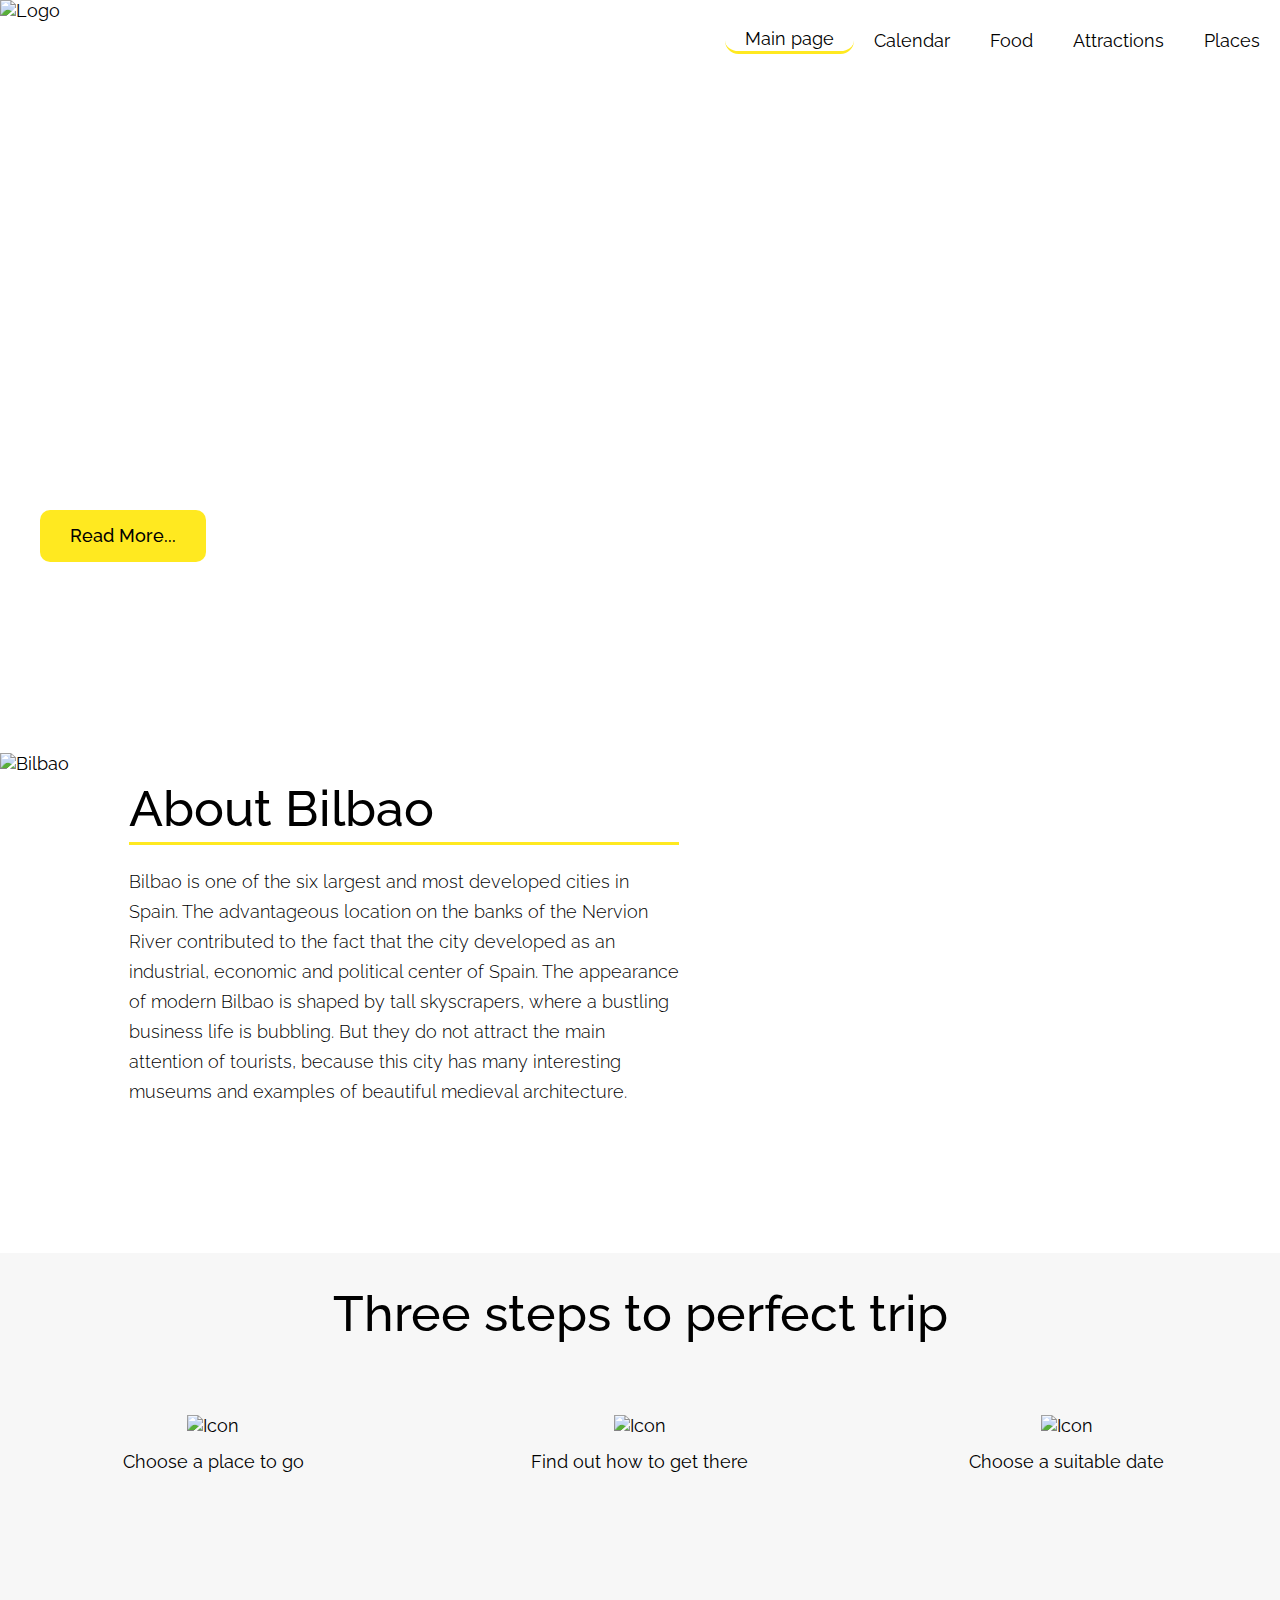
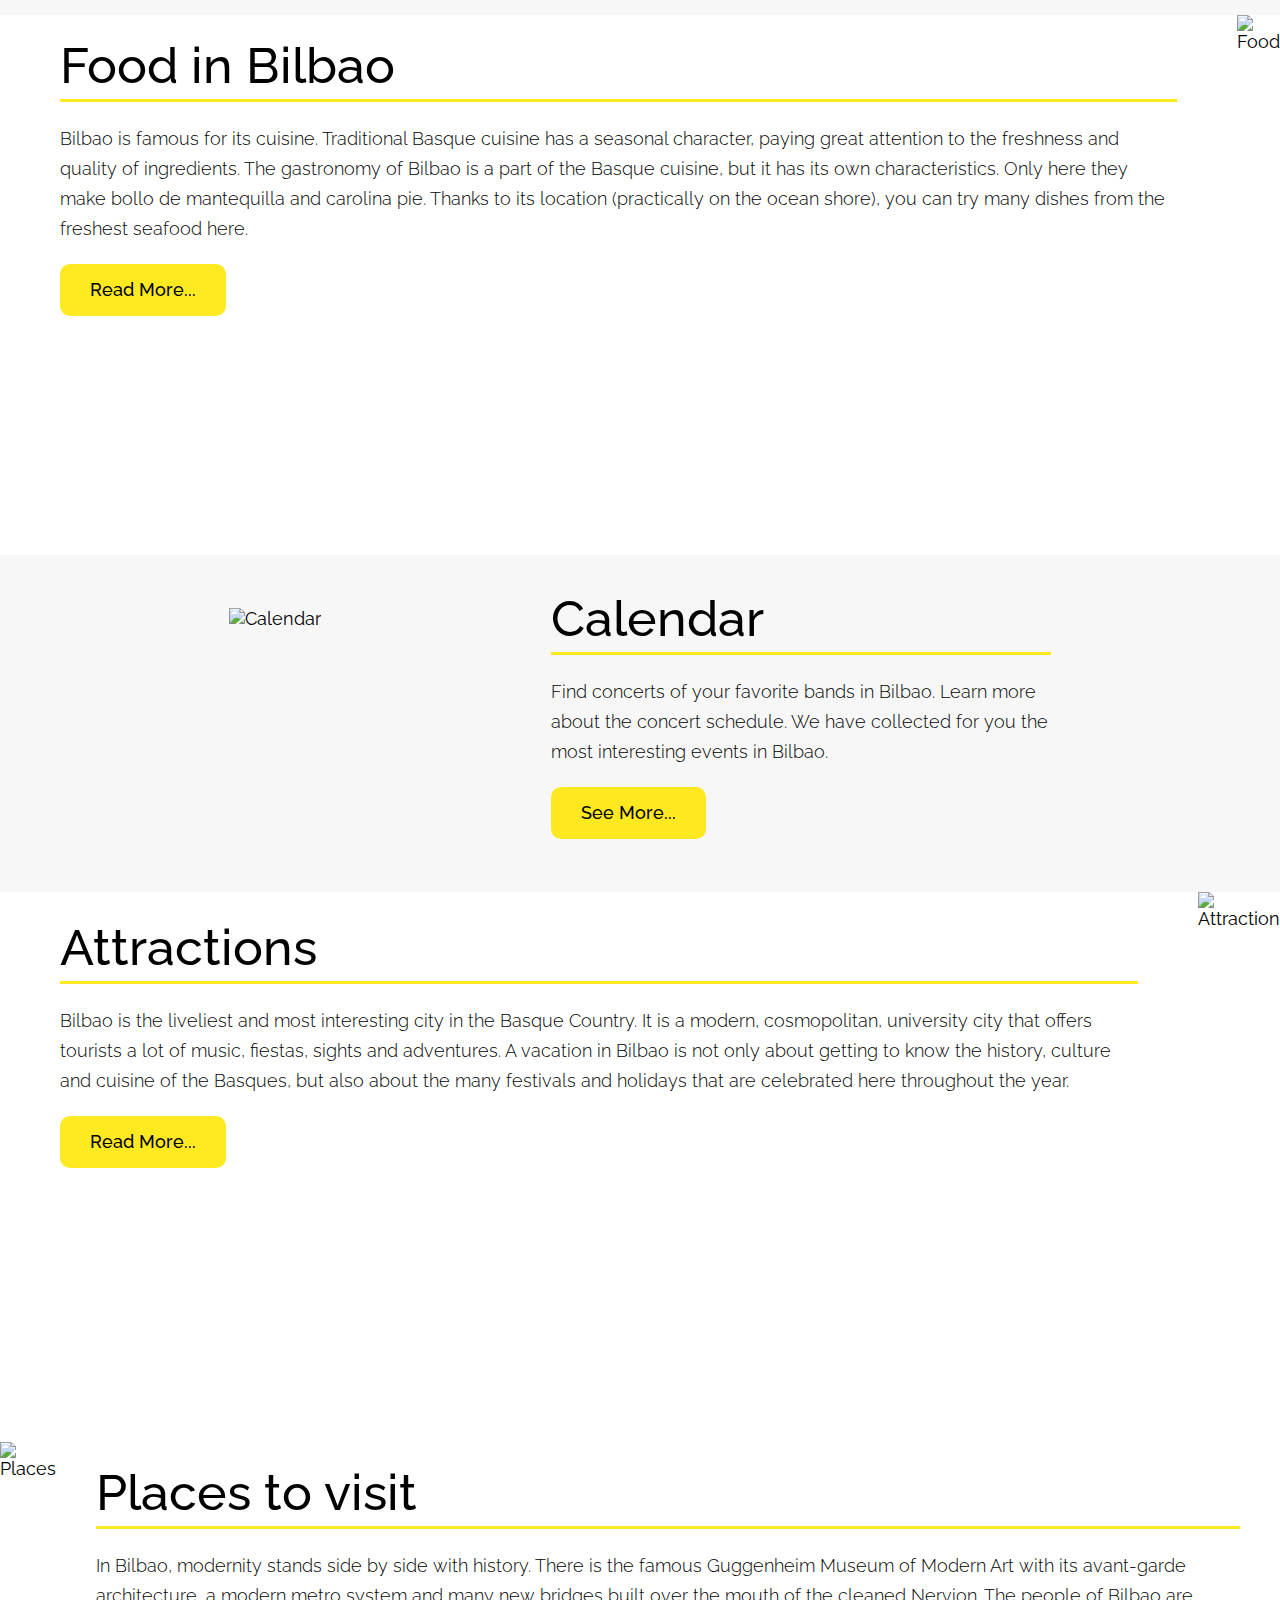
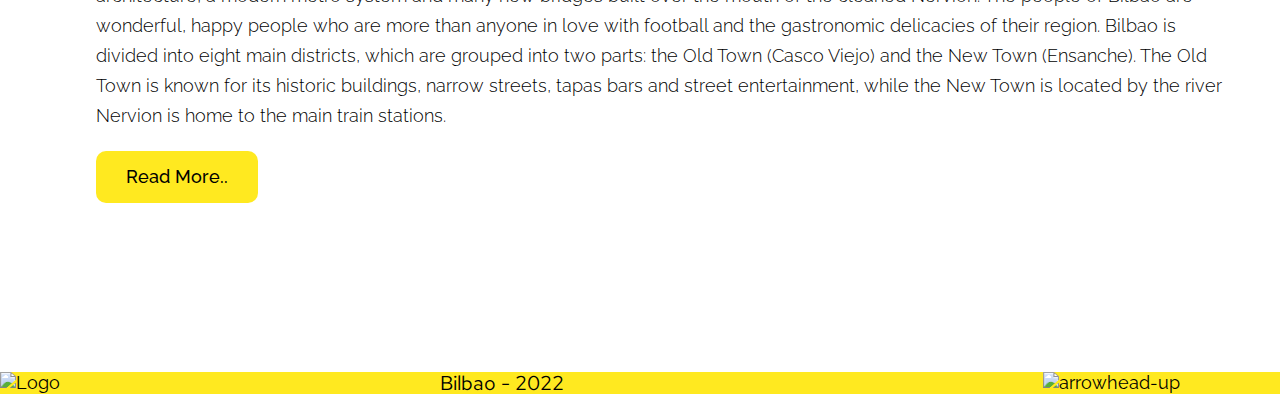
==== index.html @ e220f7f2 "Add files" ====
<!DOCTYPE html>
<html lang="en">
<head>
    <meta charset="UTF-8">
    <meta http-equiv="X-UA-Compatible" content="IE=edge">
    <meta name="viewport" content="width=device-width, initial-scale=1.0">
    <link rel="stylesheet" href="style.css">
    <link rel="preconnect" href="https://fonts.googleapis.com">
    <link rel="preconnect" href="https://fonts.gstatic.com" crossorigin="">
    <link href="https://fonts.googleapis.com/css2?family=Raleway:wght@100;200;300;400;500;600;700&display=swap" rel="stylesheet">
    <link href="https://fonts.googleapis.com/css2?family=Aleo:ital,wght@0,400;0,700;1,400;1,700&amp;family=Magra:wght@700&amp;family=Red+Hat+Text:wght@500&amp;display=swap" rel="stylesheet">
    <title>Bilbao</title>
</head>
<body class="wrapper">
    <header class="header" id="header">
        <div class="container header-container">
            <div class="header-logo">
                <a href="index.html" class="header-logo-link">
                    <img itemprop="image" class="mobile" src="http://www.educationandmobility.com/wp-content/uploads/2016/12/logoeducation31-300x103.png" alt="Logo" style="height: 80px">
                </a>
            </div>
            <nav class="nav">
                <ul class="nav-list">
                    <li class="nav-item" id="nav-item-1">
                        <a href="index.html" class="nav-link">
                            Main page
                        </a>
                    </li>
                    <li class="nav-item">
                        <a href="#calendar" class="nav-link">
                            Calendar
                        </a>
                    </li>
                    <li class="nav-item">
                        <a href="#food" class="nav-link">
                            Food
                        </a>
                    </li>
                    <li class="nav-item">
                        <a href="#attractions" class="nav-link">
                            Attractions
                        </a>
                    </li>
                    <li class="nav-item">
                        <a href="#places" class="nav-link">
                            Places
                        </a>
                    </li>
                </ul>
            </nav>
        </div>
    </header>
    <main class="main">
        <section class="preview" id="preview">
            <div class="container preview-background">
                <div class="preview-content">
                    <h1 class="main-title">
                    Welcome to Bilbao
                    </h1>
                    <p class="main-subtitle">
                    Bilbao is located in the north-central part of Spain, some 16 kilometres  
                    south of the Bay of Biscay, where the economic social development is located. 
                    Its main urban core is surrounded by two small mountain ranges with an average 
                    elevation of 400 meters (1,300 ft).
                    </p>
                    <a href="#about-bilbao">
                        <button class="preview-button">
                            Read More...
                        </button>
                    </a> 
                </div>
            </div>
        </section>
        <section class="bilbao-section" id="about-bilbao">
            <div class="photo-section" style="height: 500px;">
                <img src="img/main-photo.jpg" alt="Bilbao" style="height: 500px; width: 700px;">
            </div>
            <div class="text-section">
                <h3>
                    About Bilbao
                </h3>
                <br>
                <hr>
                <br>
                <p class="about">
                    Bilbao is one of the six largest and most developed 
                    cities in Spain. The advantageous location on the banks 
                    of the Nervion River contributed to the fact that the 
                    city developed as an industrial, economic and political 
                    center of Spain. The appearance of modern Bilbao is shaped 
                    by tall skyscrapers, where a bustling business life is 
                    bubbling. But they do not attract the main attention of 
                    tourists, because this city has many interesting museums and 
                    examples of beautiful medieval architecture.
                </p>
            </div>
        </section>
        <section class="steps-section" id="steps">
            <h3>
                Three steps to perfect trip
            </h3>
            <div class="steps-container">
                <div class="steps-item">
                    <div class="steps-icon">
                        <img src="img/search.png" alt="Icon" style="height: 90px;">
                    </div>
                    <p class="paragraphs">
                        Choose a place to go
                    </p>
                </div>
                <div class="steps-item">
                    <div class="steps-icon">
                        <img src="img/map.png" alt="Icon" style="height: 90px;">
                    </div>
                <p class="paragraphs">
                    Find out how to get there
                </p>
                </div>
                <div class="steps-item">
                    <div class="steps-icon">
                        <img src="img/calendar.png" alt="Icon" style="height: 90px;">
                    </div>
                    <p class="paragraphs">
                        Choose a suitable date
                    </p>
                </div>
            </div>
        </section>
        <section class="food-section" id="food">
            <div class="food-text">
                <h3 class="food-title">Food in Bilbao</h3>
                <br>
                <hr>
                <br>
                <p class="about-food">
                    Bilbao is famous for its cuisine. Traditional Basque 
                    cuisine has a seasonal character, paying great attention
                    to the freshness and quality of ingredients. The gastronomy 
                    of Bilbao is a part of the Basque cuisine, but it has its 
                    own characteristics. Only here they make bollo de mantequilla 
                    and carolina pie. Thanks to its location 
                    (practically on the ocean shore), you can try many 
                    dishes from the freshest seafood here.
                </p>
                <a href="food.html">
                    <button class="button-food">
                            Read More...
                    </button>
                </a>
            </div>
            <div class="food-foto" style="height:540px;">
                <img src="img/eat-bilbao.jpg" alt="Food" style="height:540px;">
            </div>
        </section>
        <section class="calendar-section" id="calendar">
            <div class="icon-calendar">
                <img src="img/kalendar-1.png" alt="Calendar" style="height: 250px;">
            </div>
            <div class="calendar-text">
                <h3>Calendar</h3>
                <br>
                <hr>
                <br>
                <p class="calendar-about">
                    Find concerts of your favorite bands in Bilbao. 
                    Learn more about the concert schedule. We have
                    collected for you the most interesting events in Bilbao. 
                </p>
                <a href="kalendar.html">
                    <button class="button-calendar">
                        See More...
                    </button>
                </a>
            </div>
        </section>
        <section class="attractions-section" id="attractions">
            <div class="attractions-container">
                <h3>Attractions</h3>
                <br>
                <hr>
                <br>
                <p class="text-attraction">
                    Bilbao is the liveliest and most interesting city 
                    in the Basque Country. It is a modern, cosmopolitan, 
                    university city that offers tourists a lot of music, 
                    fiestas, sights and adventures. A vacation in Bilbao
                    is not only about getting to know the history, culture 
                    and cuisine of the Basques, but also about the many 
                    festivals and holidays that are celebrated here 
                    throughout the year.
                </p>
                <a href="attractions.html">
                    <button class="button">
                        Read More...
                    </button>
                </a>
            </div>
            <div class="attraction-photo" style="height: 550px;">
                <img src="img/attraci.jpg" alt="Attraction" style="height: 550px; width: 791px;">
            </div>
        </section>
        <section class="places-section" id="places">
            <div class="places-photo" style="height: 530px;">
                <img src="img/museum.jpg" alt="Places" style="height: 530px; width: 649px;">
            </div>
            <div class="places-text">
                <h3>Places to visit</h3>
                <br>
                <hr>
                <br>
                <p class="paragraph">
                    In Bilbao, modernity stands side by side with history. 
                    There is the famous Guggenheim Museum of Modern Art with 
                    its avant-garde architecture, a modern metro system and 
                    many new bridges built over the mouth of the cleaned Nervion. 
                    The people of Bilbao are wonderful, happy people who are more 
                    than anyone in love with football and the gastronomic 
                    delicacies of their region. Bilbao is divided into eight main 
                    districts, which are grouped into two parts: the Old Town (Casco Viejo) 
                    and the New Town (Ensanche). The Old Town is known for its historic 
                    buildings, narrow streets, tapas bars and street entertainment,
                    while the New Town is located by the river Nervion is home 
                    to the main train stations.
                </p>
                <a href="places.html">
                    <button class="button">
                        Read More..
                    </button>
                </a>
            </div>
        </section>
    </main>
    <footer>
        <div class="footer-logo">
        <a href="index.html" class="logo-link">
            <img itemprop="image" class="mobile" src="http://www.educationandmobility.com/wp-content/uploads/2016/12/logoeducation31-300x103.png" alt="Logo" style="height: 50px">
        </a>
        </div>
        <p class="footer-year">
        Bilbao - 2022
        </p>
        <div class="arrow">
            <a href="#header">
                <img src="img/arrowhead-up.png" alt="arrowhead-up">
            </a>
        </div>
  </footer>
</body>
</html
---- style.css ----
:root {
  --color-white: #fff;
  --color-black: #000;
  --сolor-yellow: #ffe604e3;
  --color-grey: rgba(0, 0, 0, 3%);
}

* {
  box-sizing: border-box;
  padding: 0;
  margin: 0;
  border: 0;
}

html {
  background-color: var(--color-white);
  color: var(--color-black);
  scroll-behavior: smooth;
}

body {
  max-width: 1440px;
  display: flex;
  flex-direction: column;
  justify-content: space-between;
  flex-wrap: wrap;
  font-family: 'Raleway';
  font-size: 18px;
  line-height: 22px;
  margin: auto;
}

.header {
  background: var(--color-white);
  height: 90px;
}

.header-container {
  display: flex;
  justify-content: space-between;
  align-items: center;
}

.header-logo-link {
  display: flex;
  align-items: flex-start;
}

.nav-list {
  display: flex;
  justify-content: flex-end;
  align-items: center;
  list-style: none;
}

.nav-link {
  padding: 20px;
  font-family: 'Raleway';
  font-style: normal;
  font-weight: 400;
  font-size: 18px;
  color: var(--color-black);
  text-decoration: none;
}

a {
  text-decoration: none;
  color: var(--color-black);
}

.preview-background {
  width: 100%;
  height: 663px;
  background-image: url('img/preview.png');
  background-size: cover;
  background-repeat: no-repeat;
  background-position: top;
}

.preview-content {
  max-width: 892px;
  margin-left: 40px;
}

.main-title {
  padding-top: 180px;
  padding-bottom: 10px;
  font-family: 'Aleo';
  font-style: normal;
  font-weight: 700;
  font-size: 80px;
  line-height: 90px;
  color: var(--color-white);
}

.main-subtitle {
  font-family: 'Raleway';
  font-weight: 400;
  font-size: 20px;
  line-height: 30px;
  color: var(--color-white);
  max-width: 700px;
}

button {
  margin-top: 20px;
  padding: 10px 30px;
  background: var(--сolor-yellow);
  text-decoration: none;
  font-family: 'Raleway';
  font-style: normal;
  font-weight: 500;
  font-size: 18px;
  line-height: 32px;
  color: var(--color-black);
  border-radius: 10px;
  cursor: pointer;
}

footer {
  background-color: var(--сolor-yellow);
  display: flex;
  justify-content: space-between;
  align-items: center;
  color: var(--color-black)
}

.footer-year {
  margin: 0 100px;
  font-family: 'Red Hat Text';
  font-style: normal;
  font-weight: 400;
  font-size: 20px;
  line-height: 21px;
  text-align: center;
}

.arrow {
  margin: 0 100px;
  align-items: center;
  text-align: center;
}

.bilbao-section {
  display: flex;
  /* height: 500px; */
}

.about {
  max-width: 550px;
}

.text-section {
  margin: 45px 60px;
}

h3 {
  font-family: "Raleway";
  font-style: normal;
  font-weight: 500;
  font-size: 50px;
}

hr {
  background-color: var(--сolor-yellow);
  height: 3px;
  border: var(--сolor-yellow);
}
div > p {
  font-family: "Raleway";
  font-style: normal;
  font-weight: 300;
  font-size: 18px;
  line-height: 30px;
}

.steps-section > h3 {
  text-align: center;
  padding-top: 50px;
  padding-bottom: 90px;
  font-family: "Raleway";
  font-style: normal;
  font-weight: 500;
  font-size: 50px;
}

.steps-section {
  background-color: var(--color-grey);
}

.steps-container {
  display: flex;
  justify-content: space-around;
  
}

.steps-item {
  width: 300px;
  height: 200px;
  display: flex;
  flex-direction: column;
  align-items: center;
}

.paragraphs {
  text-align: center;
  padding-top: 10px;
  font-family: "Raleway";
  font-style: normal;
  font-weight: 400;
  font-size: 18px;
}

.food-section {
  display: flex;
  justify-content: space-between;
}

.food-text {
  margin: 30px 60px;
  margin-top: 40px;
}

.calendar-section {
  padding-top: 53px;
  padding-bottom: 53px;
  display: flex;
  justify-content: space-evenly;
  flex-wrap: wrap;
  background-color: var(--color-grey);
  /* height: 370px; */
}

#NameDayAug {
  font-family: "Red Hat Text";
}

.attractions-section, .places-section {
  display: flex;
  justify-content: space-between;
}

.places-text {
  padding-top: 40px;
  padding-left: 40px;
  padding-right: 40px;
}

/* .places-photo {
  position: static;
}

.attractions-photo {
  position: static;
} */

.attractions-container {
  margin: 45px 60px;
}

/* .about {
  min-width: 550px;
} */

#nav-item-1 {
  padding-bottom: 1px;
  border-bottom: var(--сolor-yellow) solid 3px;
  border-radius: 20px;
}

.calendar-about {
  max-width: 500px;
}

.nav-item {
  font-size: 20px;
  font-weight: 400;
}

.nav-item:hover {
  font-size: 30px;
  font-weight: 600;
}

button:hover {
  background-color: #ffc400;
  padding: 12px 32px;
}

@media(min-width: 0px) and (max-width: 600px) {
html, body {
  /* overflow-y: hidden; */
  overflow-x: hidden;
}

.preview-content {
  margin-left: 25px;
}

.main-title {
  font-size: 35px;
  padding-bottom: 0;
  line-height: 60px;
}

.main-subtitle {
  font-size: 14px;
  line-height: 20px;
  max-width: 320px;
}

button {
  padding: 7px 20px;
  font-size: 14px;
}

section {
  display: flex;
  flex-direction: column;
  flex-wrap: wrap;
}

.food-text {
  margin: 30px 40px;
  margin-top: 40px;
  max-width: 330px;
}

h3 {
  line-height: 40px;
  font-size: 40px;
}

.about {
  max-width: 320px;
}

.text-section {
  margin: 30px 15px 30px 35px;
}

hr {
  width: 320px;
}

.about {
  line-height: 22px;
}

.steps-section > h3 {
  text-align: start ;
  font-weight: 500;
  font-size: 40px;
  line-height: 45px;
  max-width: 320px;
  padding-left: 30px;
  padding-top: 30px;
  padding-bottom: 50px;
}

.steps-container {
  display: flex;
  flex-direction: column;
  max-width: 400px;
  align-items: center;
}

.calendar-section {
  padding-top: 53px;
  display: flex;
  flex-direction: column;
  align-items: center;
  max-width: 400px;
}

.icon-calendar {
  padding-bottom: 40px;
}

.calendar-text {
  padding-left: 40px;
}

.attractions-section {
  flex-direction: column-reverse;
}

.attractions-container {
  margin: 30px 40px;
  max-width: 325px;
}

.places-text {
  padding: 40px;
  max-width: 400px;
}

/* header */

.nav-list {
  display: flex;
  flex-direction: column;
  list-style: none;
}

.header {
  height: 230px;
}

.header-container {
  flex-direction: column;
  align-items: center;
  max-width: 390px;
  line-height: 26px;
}


/* footer */

footer {
  flex-direction: column;
  align-items: center;
  max-width: 415px;
}

}
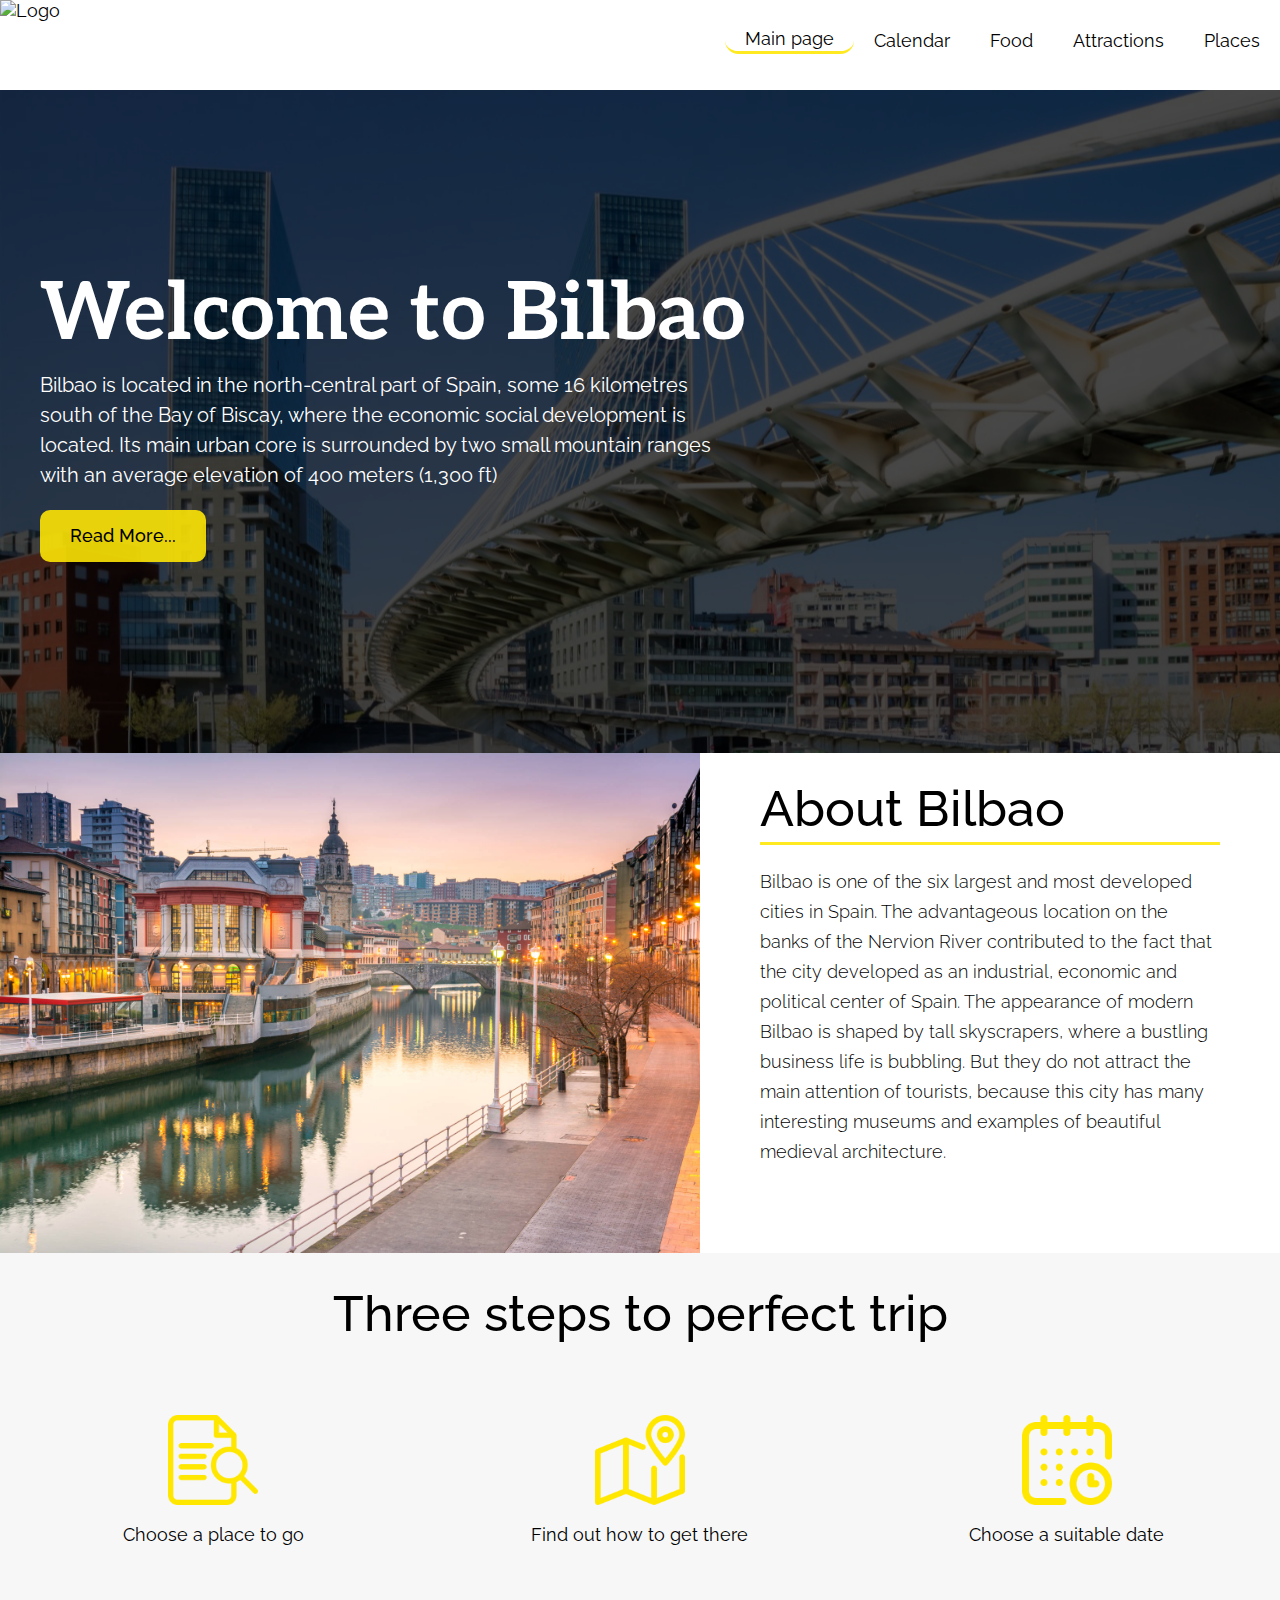
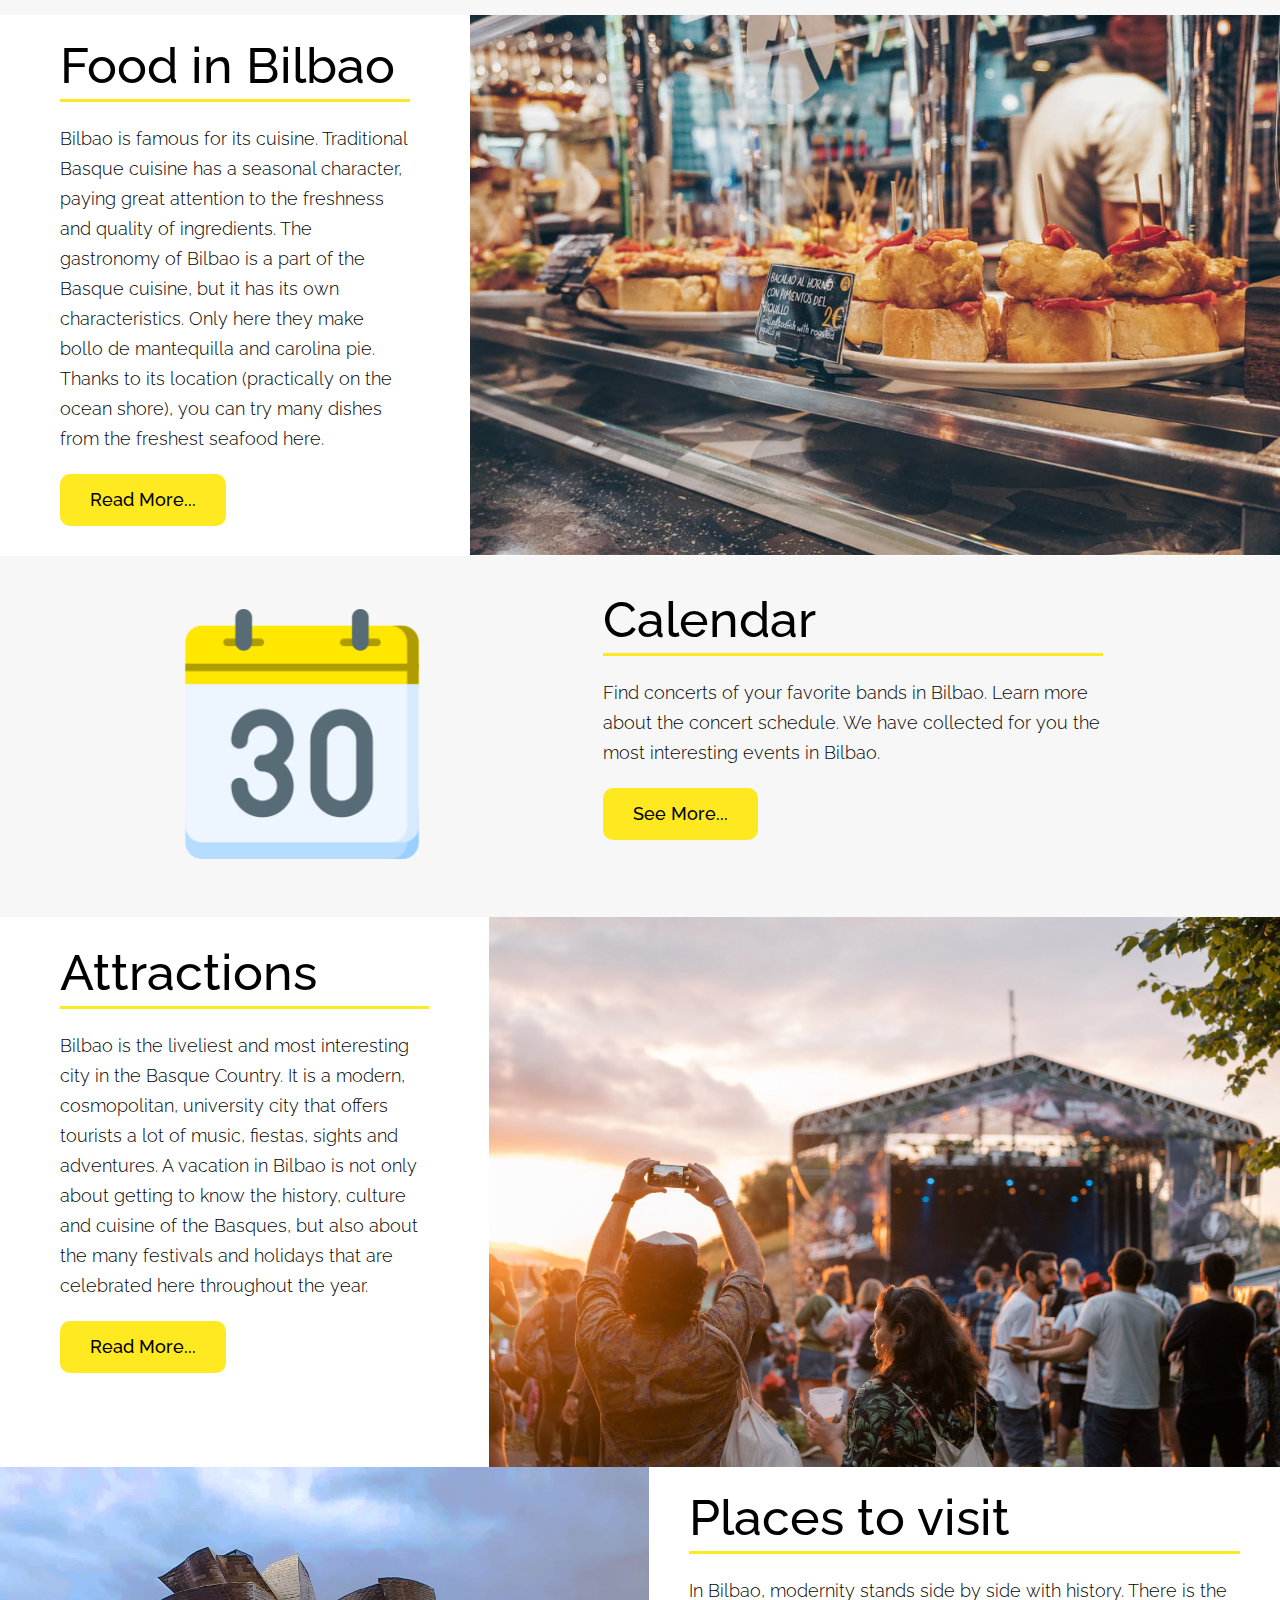
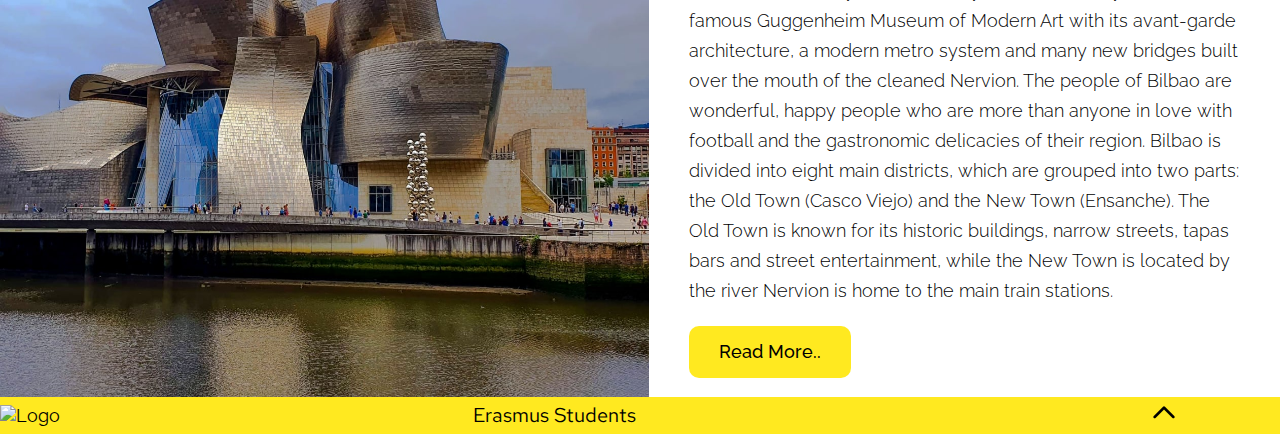
==== commit 350006f6: "Update index.html" ====
--- a/index.html
+++ b/index.html
@@ -61,7 +61,7 @@
                     Bilbao is located in the north-central part of Spain, some 16 kilometres  
                     south of the Bay of Biscay, where the economic social development is located. 
                     Its main urban core is surrounded by two small mountain ranges with an average 
-                    elevation of 400 meters (1,300 ft).
+                    elevation of 400 meters (1,300 ft)
                     </p>
                     <a href="#about-bilbao">
                         <button class="preview-button">
@@ -237,7 +237,7 @@
         </a>
         </div>
         <p class="footer-year">
-        Bilbao - 2022
+        Erasmus Students
         </p>
         <div class="arrow">
             <a href="#header">
@@ -246,4 +246,4 @@
         </div>
   </footer>
 </body>
-</html+</html
